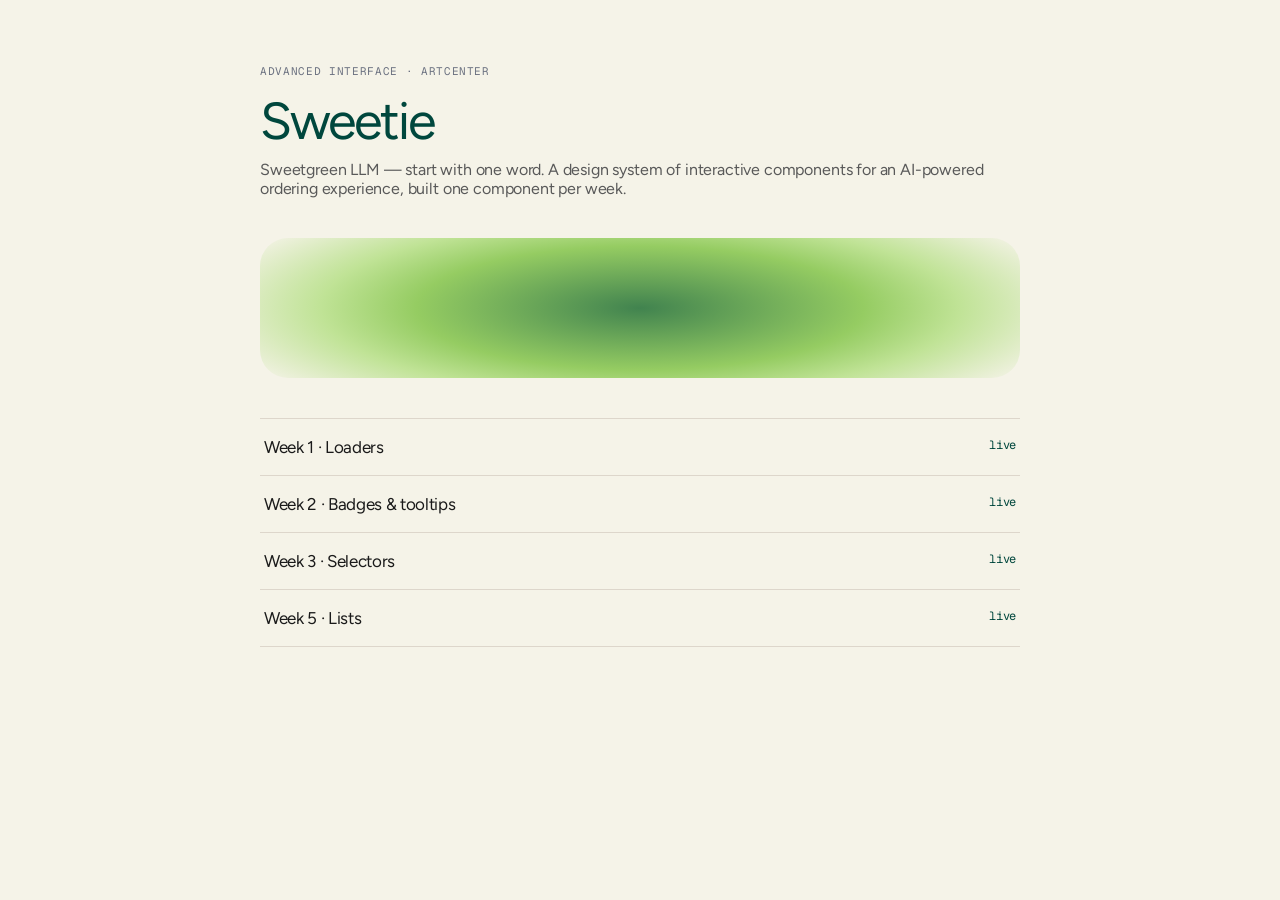
==== index.html @ 5fd60fc8 "Update index.html" ====
<!doctype html>
<html lang="en">
<head>
<meta charset="utf-8">
<meta name="viewport" content="width=device-width, initial-scale=1">
<title>Sweetie — Advanced Interface</title>
<link rel="stylesheet" href="https://fonts.googleapis.com/css2?family=Figtree:wght@300;400;500&family=Geist+Mono&display=swap">
<style>
:root{color-scheme:light}
body{margin:0;background:#F5F3E8;color:#1A1A1A;font-family:"Figtree",system-ui,sans-serif}
main{max-width:760px;margin:0 auto;padding:64px 24px}
.cap{font-family:"Geist Mono",monospace;font-size:11px;letter-spacing:.06em;color:#6B7180;text-transform:uppercase}
h1{font-weight:400;font-size:52px;letter-spacing:-.04em;margin:12px 0 8px;color:#00473D}
p{color:#595959;margin:0 0 40px;letter-spacing:-.01em}
.glow{height:140px;border-radius:28px;margin:0 0 40px;background:radial-gradient(ellipse 60% 90% at 50% 50%,#41834F 0%,#95CC62 49%,#C0E396 70%,#F5F3E8 100%)}
ol{list-style:none;padding:0;margin:0;border-top:1px solid #DDD6CB}
li{border-bottom:1px solid #DDD6CB}
a,span.row{display:flex;justify-content:space-between;padding:18px 4px;color:#1A1A1A;text-decoration:none;font-size:17px;letter-spacing:-.02em}
a:hover{color:#00473D}
span.row{color:#B3B3B3}
small{font-family:"Geist Mono",monospace;font-size:12px;color:#6B7180}
a small{color:#00473D}
</style>
</head>
<body>
<main>
  <div class="cap">Advanced Interface · ArtCenter</div>
  <h1>Sweetie</h1>
  <p>Sweetgreen LLM — start with one word. A design system of interactive components for an AI-powered ordering experience, built one component per week.</p>
  <div class="glow" aria-hidden="true"></div>
  <ol>
    <li><a href="wk01-loaders/">Week 1 · Loaders <small>live</small></a></li>
    <li><a href="wk02-badges/">Week 2 · Badges &amp; tooltips <small>live</small></a></li>
    <li><a href="wk03-selectors/">Week 3 · Selectors <small>live</small></a></li>
    <li><a href="wk05-lists/">Week 5 · Lists <small>live</small></a></li>
  </ol>
</main>
</body>
</html>
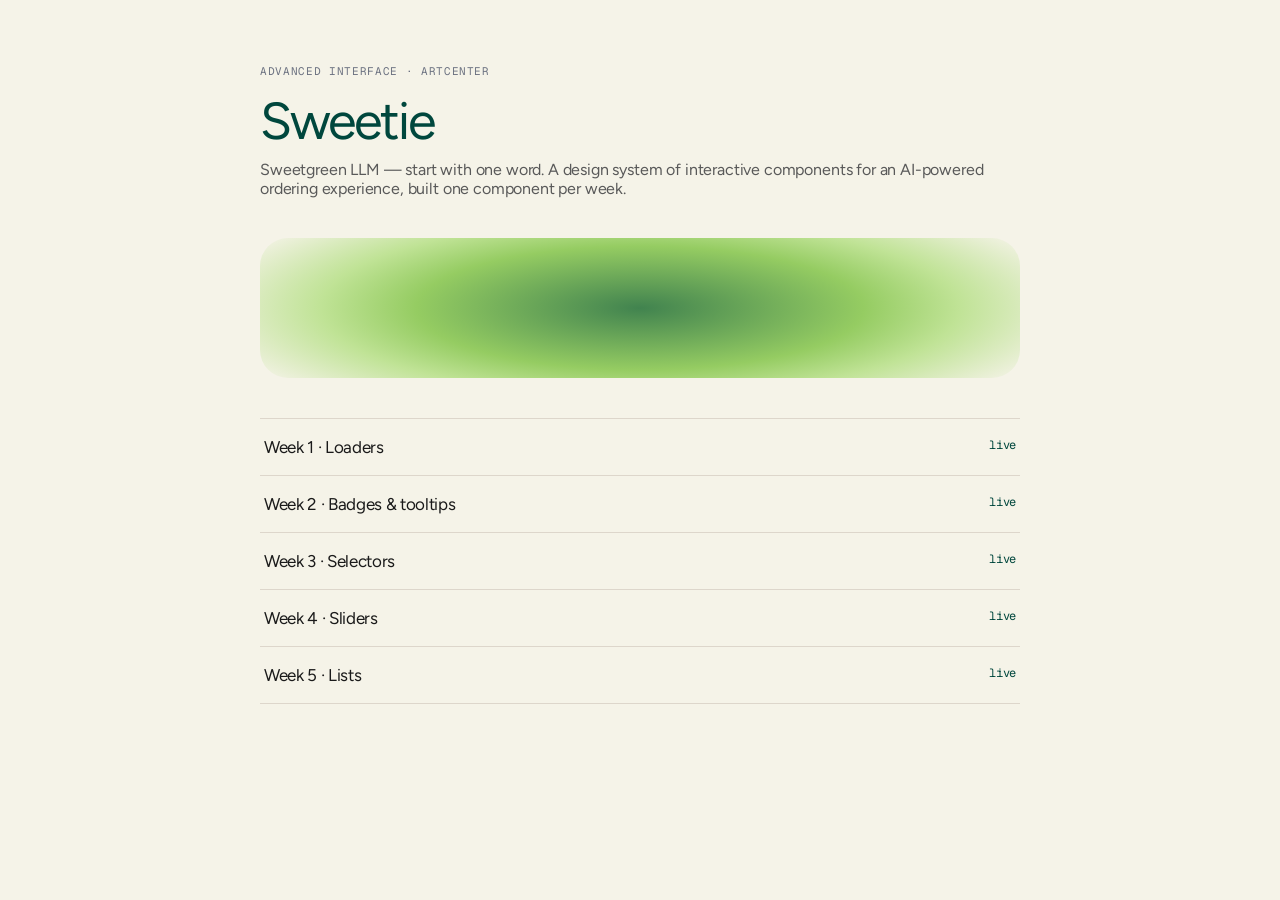
==== commit a7d0571c: "Add WK04 sliders: Serene ingredient bars, Playful heat & tomatoes, Elegant avocado & olive oil Each " ====
--- a/index.html
+++ b/index.html
@@ -32,6 +32,7 @@
     <li><a href="wk01-loaders/">Week 1 · Loaders <small>live</small></a></li>
     <li><a href="wk02-badges/">Week 2 · Badges &amp; tooltips <small>live</small></a></li>
     <li><a href="wk03-selectors/">Week 3 · Selectors <small>live</small></a></li>
+    <li><a href="wk04-sliders/">Week 4 · Sliders <small>live</small></a></li>
     <li><a href="wk05-lists/">Week 5 · Lists <small>live</small></a></li>
   </ol>
 </main>
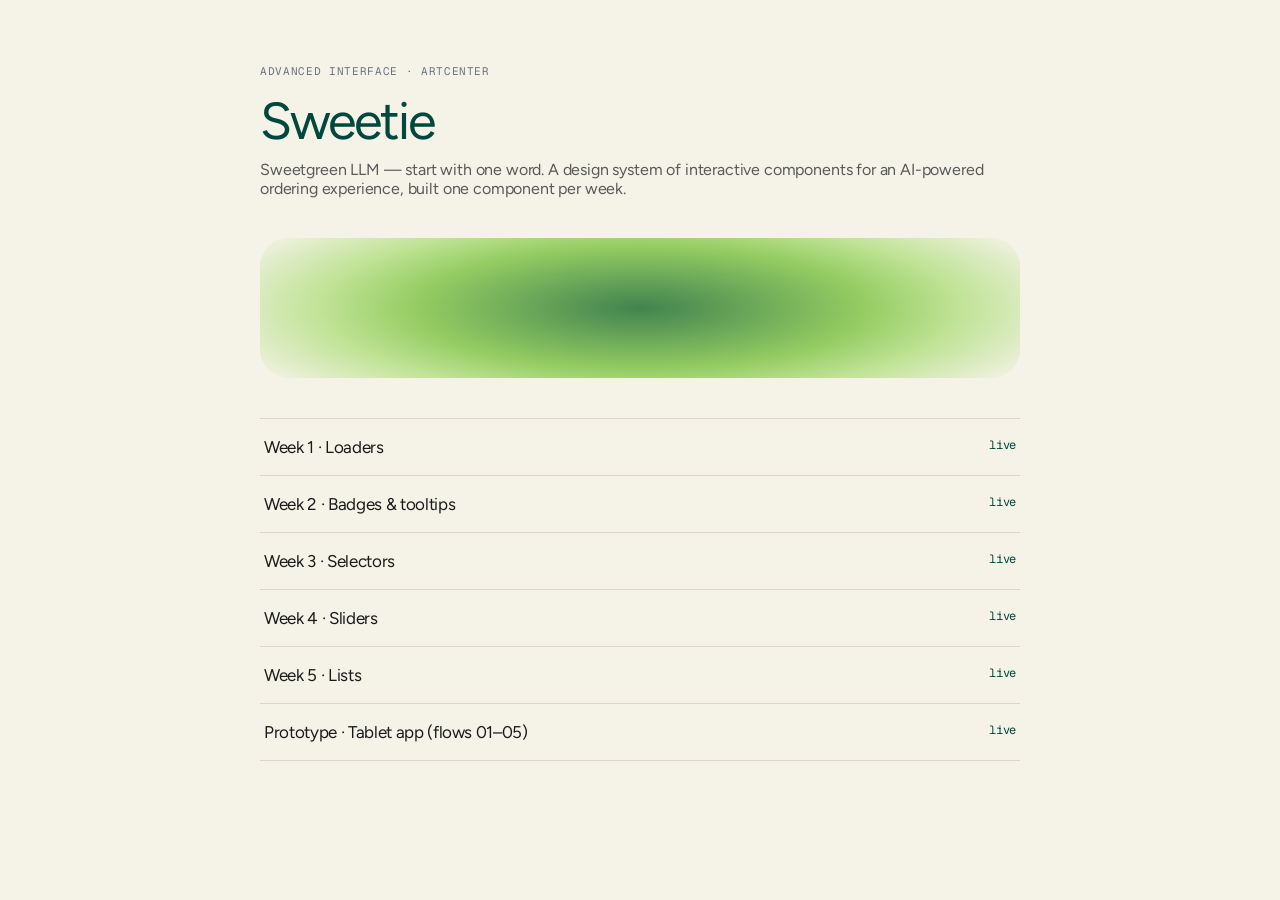
==== commit 8841b36f: "Add tablet prototype: flows 01–05 with WK01–WK05 interactions Start with one word (keyword picker, P" ====
--- a/index.html
+++ b/index.html
@@ -34,6 +34,7 @@
     <li><a href="wk03-selectors/">Week 3 · Selectors <small>live</small></a></li>
     <li><a href="wk04-sliders/">Week 4 · Sliders <small>live</small></a></li>
     <li><a href="wk05-lists/">Week 5 · Lists <small>live</small></a></li>
+    <li><a href="app/">Prototype · Tablet app (flows 01–05) <small>live</small></a></li>
   </ol>
 </main>
 </body>
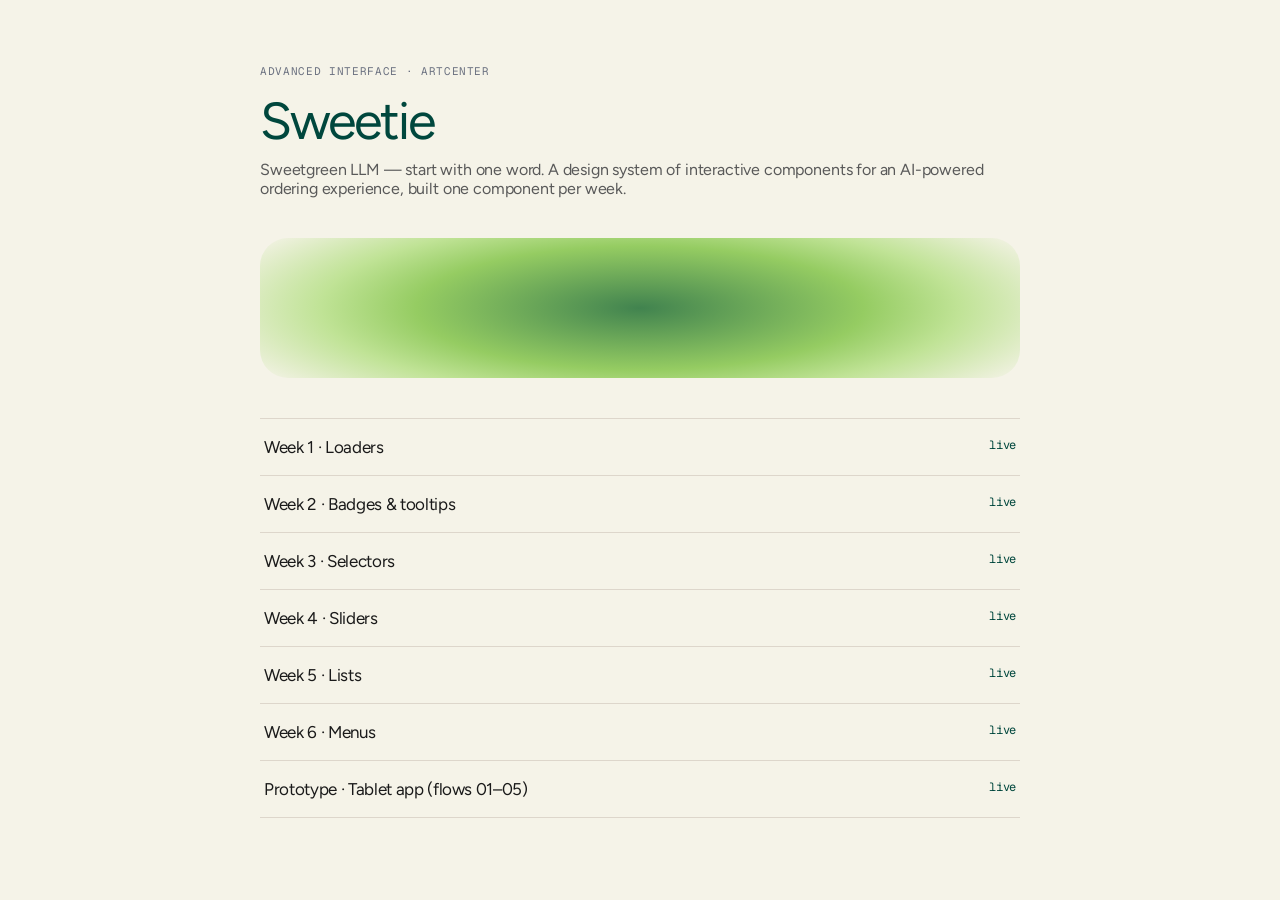
==== commit 27078387: "WK06 menus: shared menu system (menu.css/menu.js), Serene account menu, Elegant order menu, WK06 pag" ====
--- a/index.html
+++ b/index.html
@@ -34,6 +34,7 @@
     <li><a href="wk03-selectors/">Week 3 · Selectors <small>live</small></a></li>
     <li><a href="wk04-sliders/">Week 4 · Sliders <small>live</small></a></li>
     <li><a href="wk05-lists/">Week 5 · Lists <small>live</small></a></li>
+    <li><a href="wk06-menus/">Week 6 · Menus <small>live</small></a></li>
     <li><a href="app/">Prototype · Tablet app (flows 01–05) <small>live</small></a></li>
   </ol>
 </main>
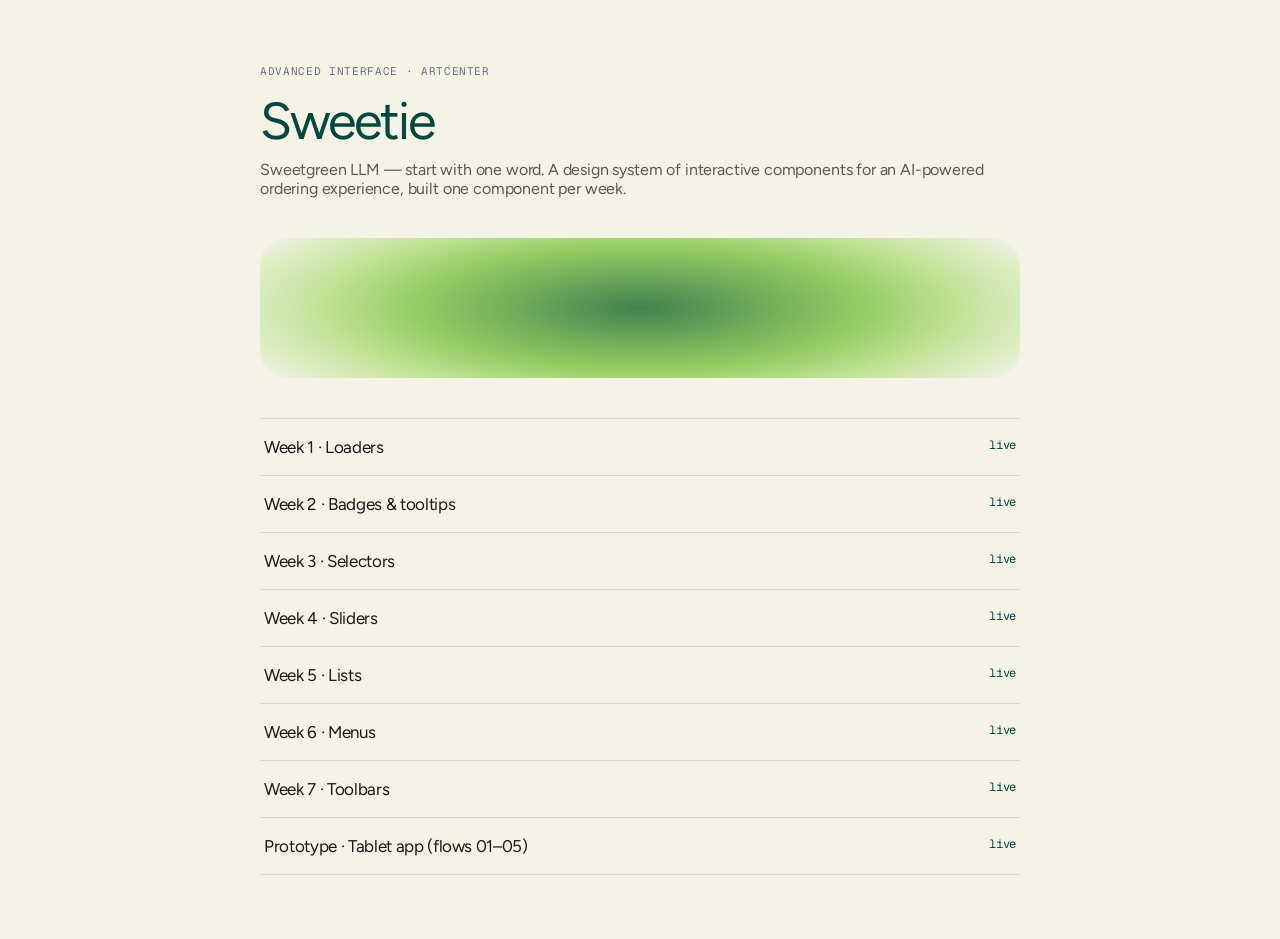
==== commit ac1b0120: "WK07 toolbars: shared toolbar system (toolbar.css/js), Serene canvas toolbar with zoom, Elegant Orde" ====
--- a/index.html
+++ b/index.html
@@ -35,6 +35,7 @@
     <li><a href="wk04-sliders/">Week 4 · Sliders <small>live</small></a></li>
     <li><a href="wk05-lists/">Week 5 · Lists <small>live</small></a></li>
     <li><a href="wk06-menus/">Week 6 · Menus <small>live</small></a></li>
+    <li><a href="wk07-toolbars/">Week 7 · Toolbars <small>live</small></a></li>
     <li><a href="app/">Prototype · Tablet app (flows 01–05) <small>live</small></a></li>
   </ol>
 </main>
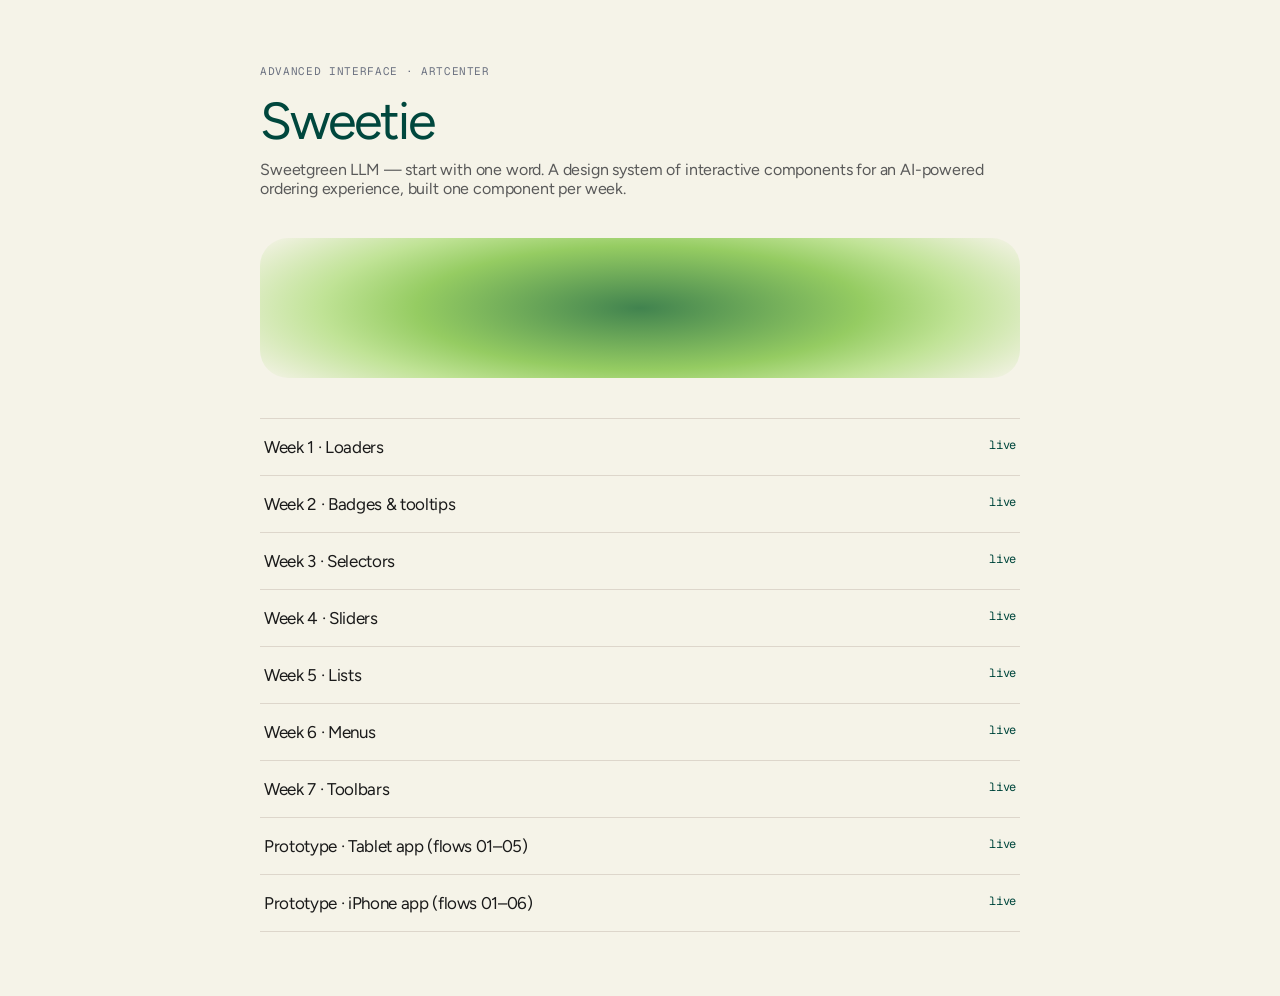
==== commit 3abc3bd7: "iPhone prototype: app/phone.html generated from the tablet app (scripts/build_phone.py) with phone.c" ====
--- a/index.html
+++ b/index.html
@@ -37,6 +37,7 @@
     <li><a href="wk06-menus/">Week 6 · Menus <small>live</small></a></li>
     <li><a href="wk07-toolbars/">Week 7 · Toolbars <small>live</small></a></li>
     <li><a href="app/">Prototype · Tablet app (flows 01–05) <small>live</small></a></li>
+    <li><a href="app/phone.html">Prototype · iPhone app (flows 01–06) <small>live</small></a></li>
   </ol>
 </main>
 </body>
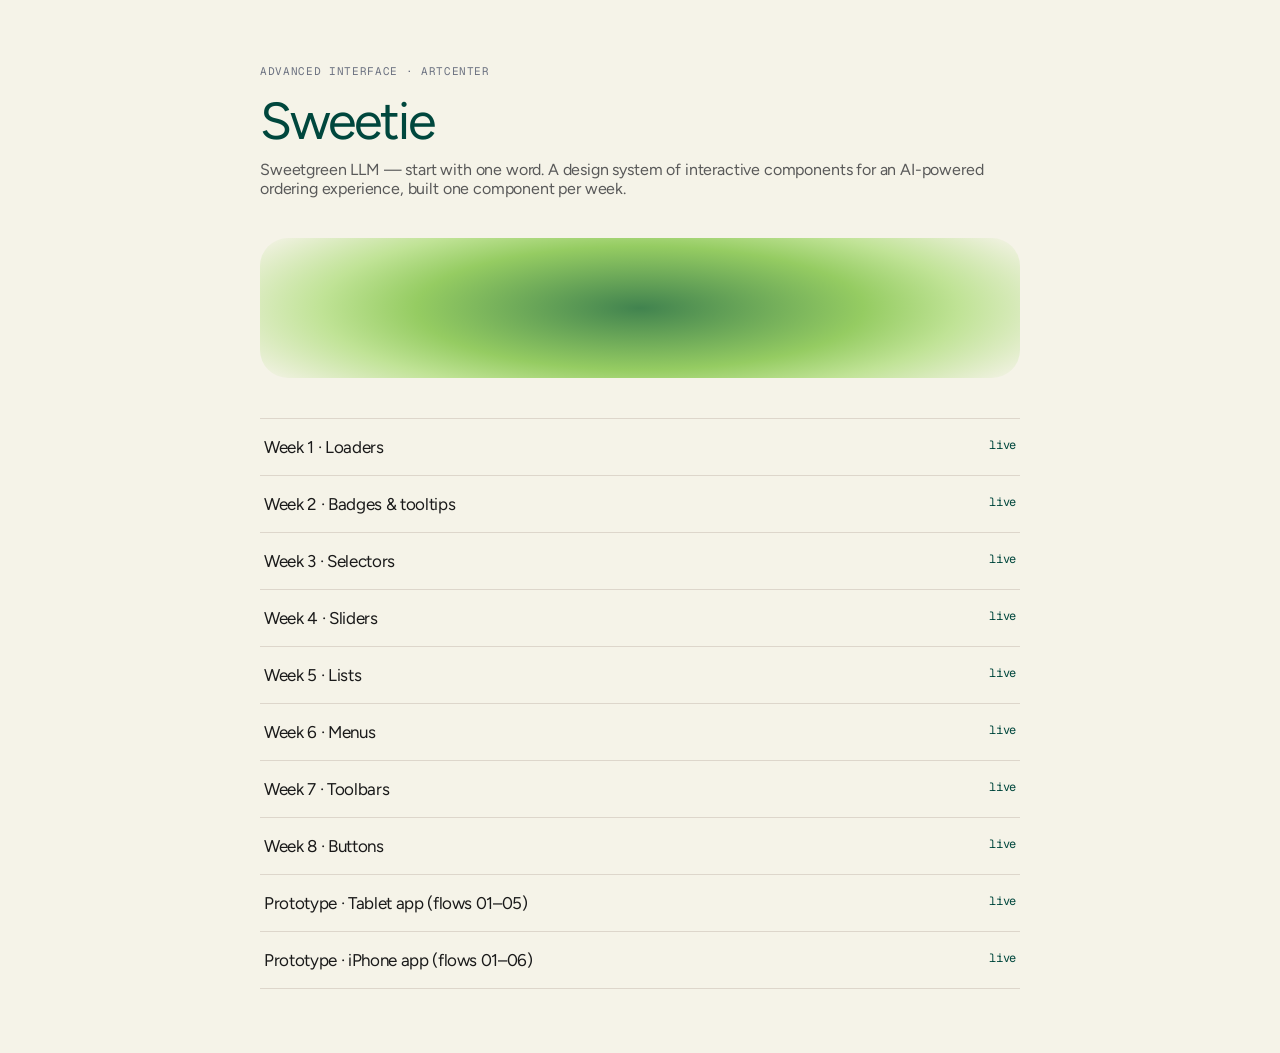
==== commit e9e018e9: "WK08 buttons: shared button system (button.css/js) with 3 emphasis levels, icon/text/icon-only, grou" ====
--- a/index.html
+++ b/index.html
@@ -36,6 +36,7 @@
     <li><a href="wk05-lists/">Week 5 · Lists <small>live</small></a></li>
     <li><a href="wk06-menus/">Week 6 · Menus <small>live</small></a></li>
     <li><a href="wk07-toolbars/">Week 7 · Toolbars <small>live</small></a></li>
+    <li><a href="wk08-buttons/">Week 8 · Buttons <small>live</small></a></li>
     <li><a href="app/">Prototype · Tablet app (flows 01–05) <small>live</small></a></li>
     <li><a href="app/phone.html">Prototype · iPhone app (flows 01–06) <small>live</small></a></li>
   </ol>
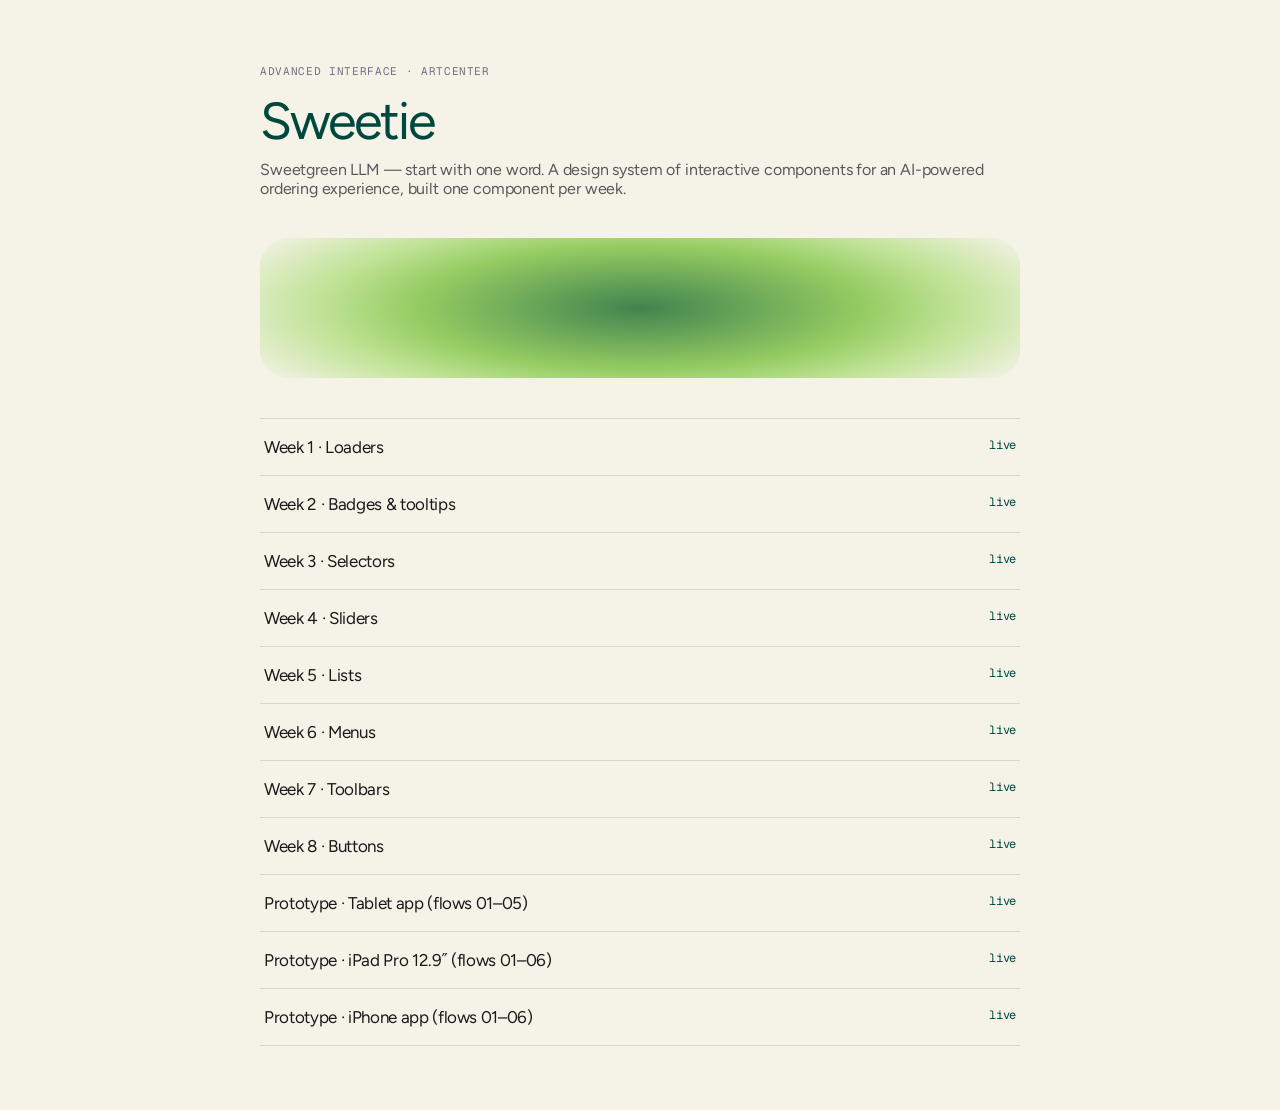
==== commit abbe8f5c: "iPad Pro 12.9″: artboard height follows the screen (1210×907 for 4:3, ×1.129 fills 1366×1024); a rea" ====
--- a/index.html
+++ b/index.html
@@ -38,6 +38,7 @@
     <li><a href="wk07-toolbars/">Week 7 · Toolbars <small>live</small></a></li>
     <li><a href="wk08-buttons/">Week 8 · Buttons <small>live</small></a></li>
     <li><a href="app/">Prototype · Tablet app (flows 01–05) <small>live</small></a></li>
+    <li><a href="app/index.html?ipad=12.9">Prototype · iPad Pro 12.9″ (flows 01–06) <small>live</small></a></li>
     <li><a href="app/phone.html">Prototype · iPhone app (flows 01–06) <small>live</small></a></li>
   </ol>
 </main>
